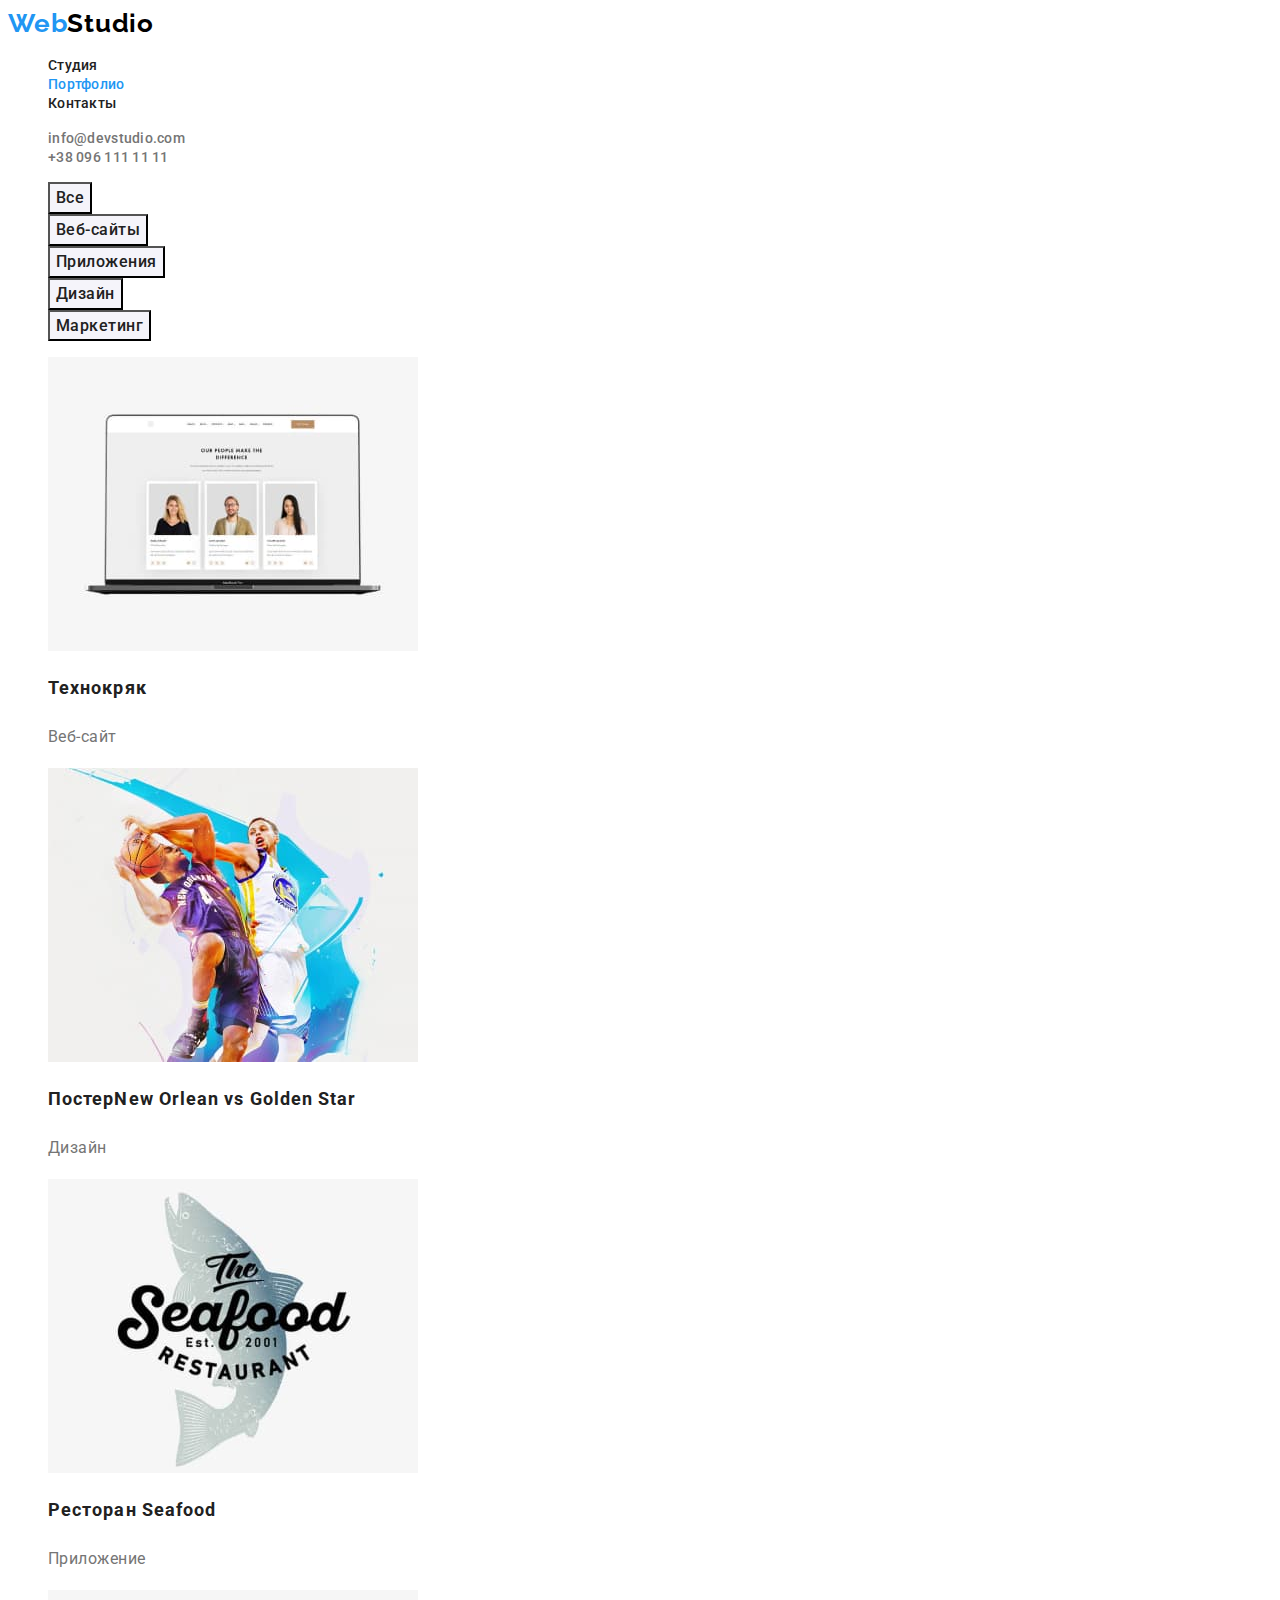
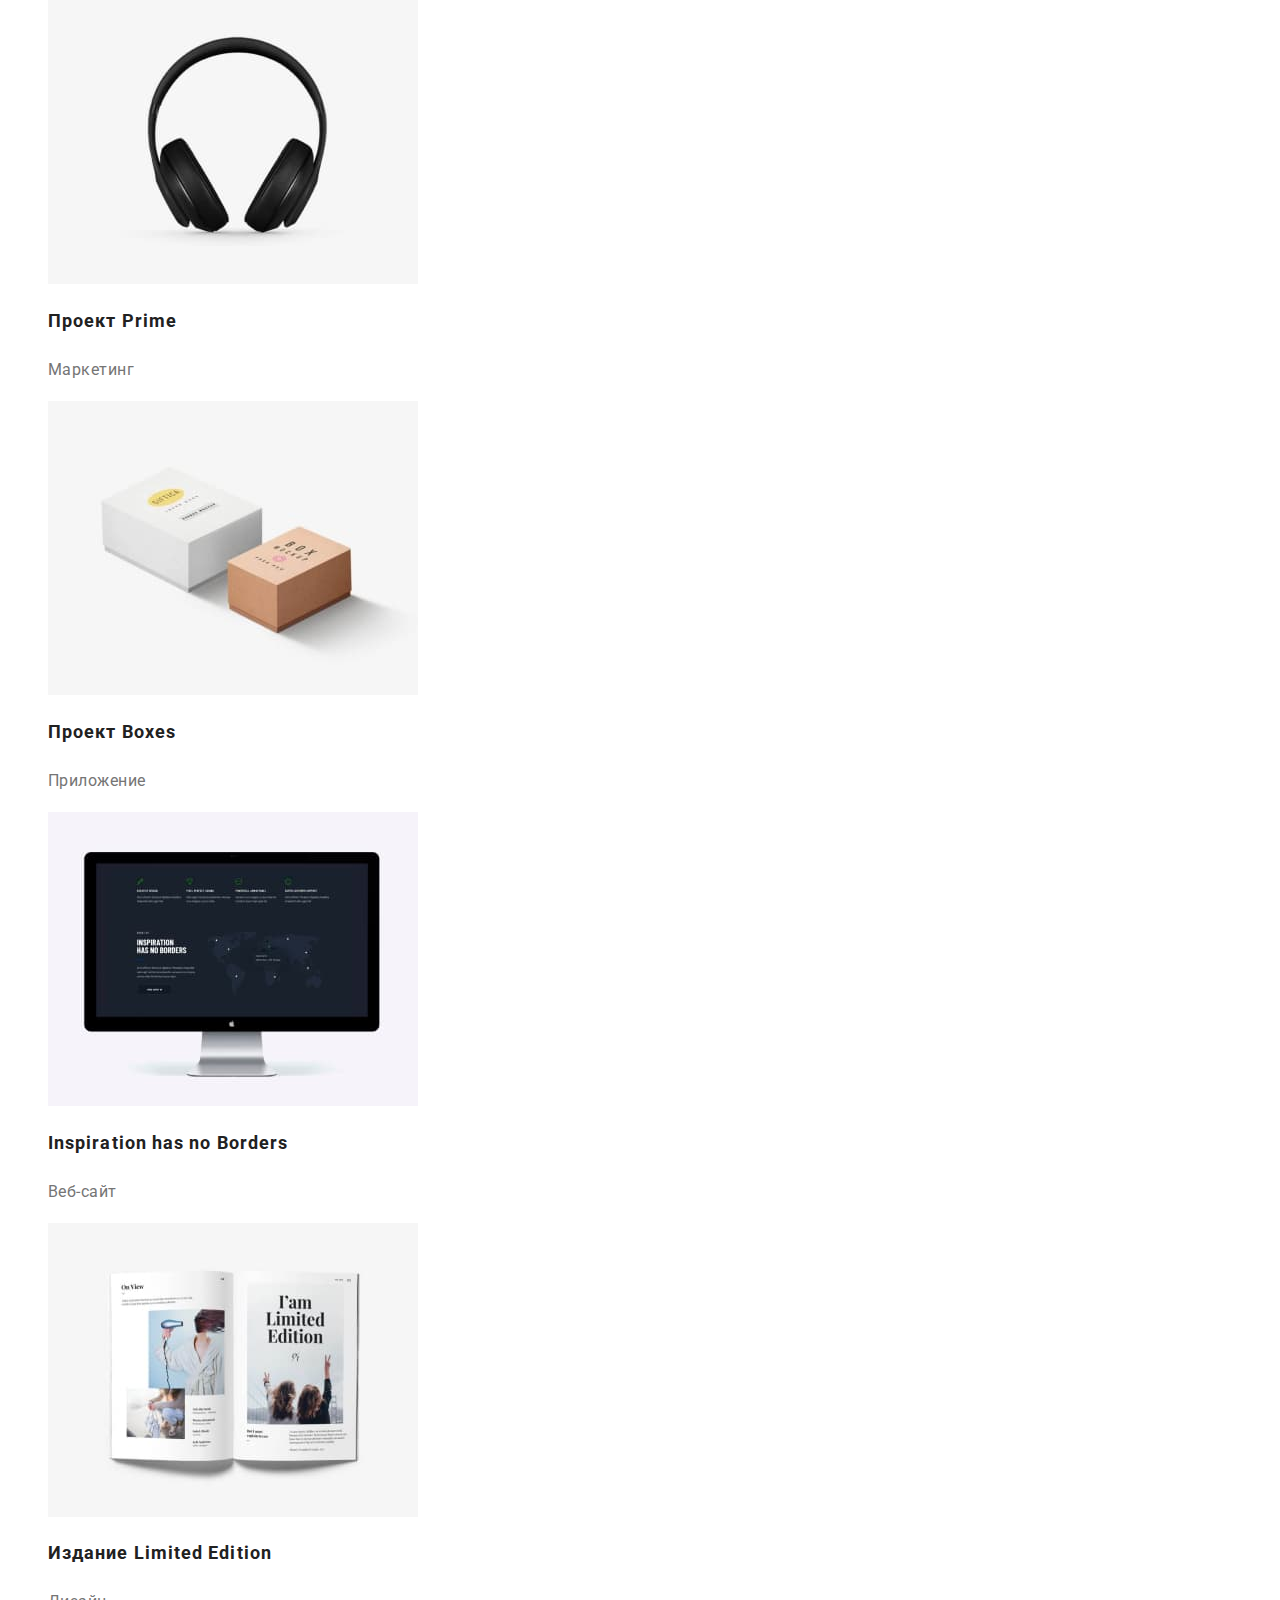
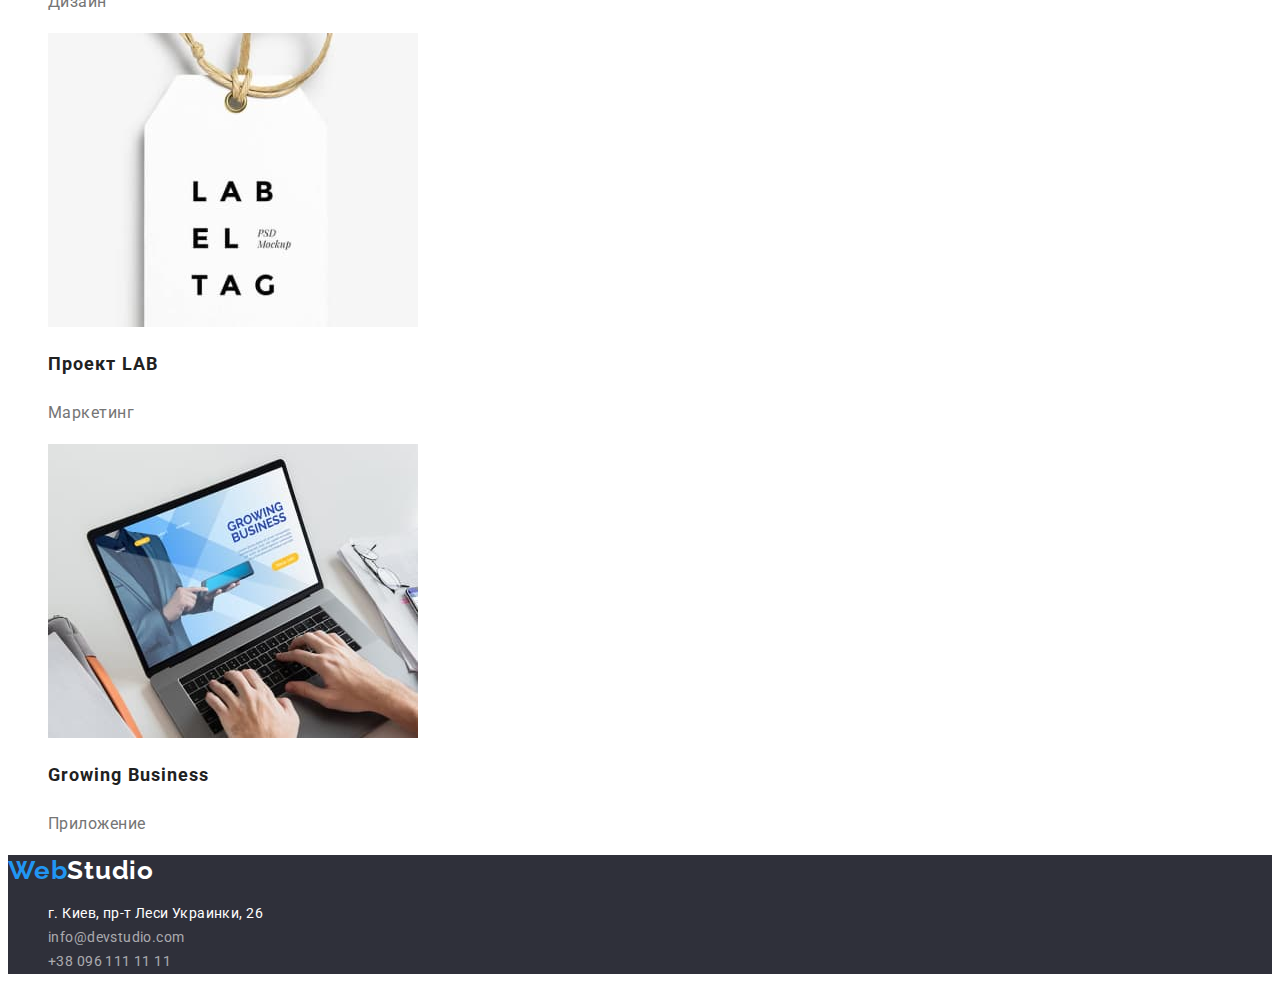
==== portfolio.html @ 25030ec6 "Додає файли з 2 дз" ====
<!DOCTYPE html>
<html lang="ru">

<head>
    <meta charset="UTF-8">
    <meta http-equiv="X-UA-Compatible" content="IE=edge">
    <meta name="viewport" content="width=device-width, initial-scale=1.0">
    <title>Студия</title>
    <link rel="preconnect" href="https://fonts.googleapis.com">
    <link rel="preconnect" href="https://fonts.gstatic.com" crossorigin>
    <link href="https://fonts.googleapis.com/css2?family=Raleway:wght@700&family=Roboto:wght@400;500;700;900&display=swap"
        rel="stylesheet">
    <link rel="stylesheet" href="./css/styles.css">
</head>

<body>
    <header>
        <nav>
            <a href="./index.html" class="logo link" lang="en"><span class="tiny-logo">Web</span>Studio</a>
        
            <ul class="site-nav list">
                <li><a href="./index.html" class="site-nav-link link ">Студия</a></li>
                <li><a href="./portfolio.html" class="site-nav-link link current">Портфолио</a></li>
                <li><a href="" class="site-nav-link link">Контакты</a></li>
            </ul>
        </nav>
        
        <ul class="contact-nav list">
            <li><a href="mailto:info@devstudio.com" class="contact-nav-link link">info@devstudio.com</a></li>
            <li><a href="tel:+380961111111" class="contact-nav-link link">+38 096 111 11 11</a></li>
        </ul>
    </header>

    <main>
        <section>
            <h1 hidden>Примеры работ</h1>
            <ul class="list">
                <li><button type="button" class="btn">Все</button></li>
                <li><button type="button" class="btn">Веб-сайты</button></li>
                <li><button type="button" class="btn">Приложения</button></li>
                <li><button type="button" class="btn">Дизайн</button></li>
                <li><button type="button" class="btn">Маркетинг</button></li>
            </ul>
        
            <ul class="works list">
                <li>
                    <a href="" class="link">
                        <img src="./images/portfolio1.jpg" alt="Ноутбук с сайтом" width="370" height="294">
                        <h2 class="works-title">Технокряк</h2>
                        <p class="works-text">Веб-сайт</p>
                    </a>
                </li>
                <li>
                    <a href="" class="link">
                        <img src="./images/portfolio2.jpg" alt="Два баскетболиста" width="370" height="294">
                        <h2 class="works-title">Постер<span lang="en">New Orlean vs Golden Star</span></h2>
                        <p class="works-text">Дизайн</p>
                    </a>
                </li>
                <li>
                    <a href="" class="link">
                        <img src="./images/portfolio3.jpg" alt="Рыба с логотипом ресторана" width="370" height="294">
                        <h2 class="works-title">Ресторан <span lang="en">Seafood</span></h2>
                        <p class="works-text">Приложение</p>
                    </a>
                </li>
                <li>
                    <a href="" class="link">
                        <img src="./images/portfolio4.jpg" alt="Наушники" width="370" height="294">
                        <h2 class="works-title">Проект <span lang="en">Prime</span></h2>
                        <p class="works-text">Маркетинг</p>
                    </a>
                </li>
                <li>
                    <a href="" class="link">
                        <img src="./images/portfolio5.jpg" alt="Две картонные коробки" width="370" height="294">
                        <h2 class="works-title">Проект <span lang="en">Boxes</span></h2>
                        <p class="works-text">Приложение</p>
                    </a>
                </li>
                <li>
                    <a href="" class="link">
                        <img src="./images/portfolio6.jpg" alt="Монитор компьютера с сайтом" width="370" height="294">
                        <h2 class="works-title" lang="en">Inspiration has no Borders</h2>
                        <p class="works-text">Веб-сайт</p>
                    </a>
                </li>
                <li>
                    <a href="" class="link">
                        <img src="./images/portfolio7.jpg" alt="Книга" width="370" height="294">
                        <h2 class="works-title">Издание <span lang="en">Limited Edition</span></h2>
                        <p class="works-text">Дизайн</p>
                    </a>
                </li>
                <li>
                    <a href="" class="link">
                        <img src="./images/portfolio8.jpg" alt="Этикетка" width="370" height="294">
                        <h2 class="works-title">Проект <span lang="en">LAB</span></h2>
                        <p class="works-text">Маркетинг</p>
                    </a>
                </li>
                <li>
                    <a href="" class="link">
                        <img src="./images/portfolio9.jpg" alt="Ноутбук" width="370" height="294">
                        <h2 class="works-title" lang="en">Growing Business</h2>
                        <p class="works-text">Приложение</p>
                    </a>
                </li>
            </ul>
        </section>
    </main>

    <footer class="footer">
        <a href="./index.html" class="logo link" lang="en"><span class="tiny-logo">Web</span>Studio</a>
    
        <address>
            <ul class="list">
                <li><a href="https://goo.gl/maps/iaiCjKWvDubepMD48" class="footer-address link" target="_blank"
                        rel="noopener noreferrer">г. Киев, пр-т Леси Украинки, 26</a></li>
                <li><a href="mailto:info@devstudio.com" class="footer-contact link">info@devstudio.com</a></li>
                <li><a href="tel:+380961111111" class="footer-contact link">+38 096 111 11 11</a></li>
            </ul>
        </address>
    </footer>
</body>

</html>
---- css/styles.css ----
:root {
  --primary-text-color: #757575;
  --title-text-color: #212121;
  --white-text-color: #ffffff;
  --accent-color: #2196f3;
  --logo-color: #000000;
  --footer-text-color: rgba(255, 255, 255, 0.6);
  --primary-background-color: #f5f4fa;
  --secondary-background-color: #2f303a;
  --button-hover-color: #188ce8;
}

body {
  background-color: var(--white-text-color);
  color: var(--primary-text-color);
  font-family: 'Roboto', sans-serif;
}

.link {
  text-decoration: none;
}

/* шапка сайту */

.logo {
  color: var(--logo-color);
  font-family: 'Raleway', sans-serif;
  font-weight: 700;
  font-size: 26px;
  line-height: 1.19;
  letter-spacing: 0.03em;
}

.tiny-logo {
  color: var(--accent-color);
}

.list {
  list-style: none;
}

.site-nav-link {
  color: var(--title-text-color);
  font-weight: 500;
  font-size: 14px;
  line-height: 1.14;
  letter-spacing: 0.02em;
}

.contact-nav-link {
  color: var(--primary-text-color);
  font-weight: 500;
  font-size: 14px;
  line-height: 1.14;
  letter-spacing: 0.02em;
}

.site-nav-link:hover,
.site-nav-link:focus,
.contact-nav-link:hover,
.contact-nav-link:focus,
.site-nav-link.current {
  color: var(--accent-color);
}

/* hero */

.hero {
  background-color: var(--secondary-background-color);
}

.hero-title {
  color: var(--white-text-color);
  font-weight: 900;
  font-size: 44px;
  line-height: 1.36;
  text-align: center;
  letter-spacing: 0.06em;
  text-transform: uppercase;
}

.button {
  color: var(--white-text-color);
  background-color: var(--accent-color);
  font-family: inherit;
  font-weight: 700;
  font-size: 16px;
  line-height: 1.87;
  display: flex;
  align-items: center;
  text-align: center;
  letter-spacing: 0.06em;
  cursor: pointer;
}

.button:hover,
.button:focus {
  background-color: var(--button-hover-color);
}

/* section */

.section-title {
  color: var(--title-text-color);
  font-weight: 700;
  font-size: 36px;
  line-height: 1.17;
  text-align: center;
  letter-spacing: 0.03em;
}

/* peculiarities */

.peculiarities-title {
  color: var(--title-text-color);
  font-weight: 700;
  font-size: 14px;
  line-height: 1.14;
  letter-spacing: 0.03em;
  text-transform: uppercase;
}

.peculiarities-text {
  font-size: 14px;
  line-height: 1.71;
  letter-spacing: 0.03em;
}

/* our team */

.section-team {
  background-color: var(--primary-background-color);
}

.team-item {
  background-color: var(--white-text-color);
}

.team-title {
  color: var(--title-text-color);
  font-weight: 500;
  font-size: 16px;
  line-height: 1.19;
  text-align: center;
  letter-spacing: 0.03em;
}

.team-desc {
  font-size: 16px;
  line-height: 1.19;
  text-align: center;
  letter-spacing: 0.03em;
}

/* footer */

.footer {
  background-color: var(--secondary-background-color);
}

.footer .logo {
  color: var(--white-text-color);
}

.footer-address {
  color: var(--white-text-color);
  font-style: normal;
  font-weight: 400;
  font-size: 14px;
  line-height: 1.71;
  letter-spacing: 0.03em;
}

.footer-contact {
  color: var(--footer-text-color);
  font-style: normal;
  font-weight: 400;
  font-size: 14px;
  line-height: 1.71;
  letter-spacing: 0.03em;
}

.footer-address:hover,
.footer-address:focus,
.footer-contact:hover,
.footer-contact:focus {
  color: var(--accent-color);
}

/* portfolio */

.btn {
  color: var(--title-text-color);
  background-color: var(--primary-background-color);
  font-family: inherit;
  font-weight: 500;
  font-size: 16px;
  line-height: 1.62;
  text-align: center;
  letter-spacing: 0.03em;
  cursor: pointer;
}

.btn:hover,
.btn:focus {
  color: var(--white-text-color);
  background-color: var(--accent-color);
}

.works-title {
  color: var(--title-text-color);
  font-weight: 700;
  font-size: 18px;
  line-height: 2;
  letter-spacing: 0.06em;
}

.works-text {
  color: var(--primary-text-color);
  font-size: 16px;
  line-height: 1.87;
  letter-spacing: 0.03em;
}
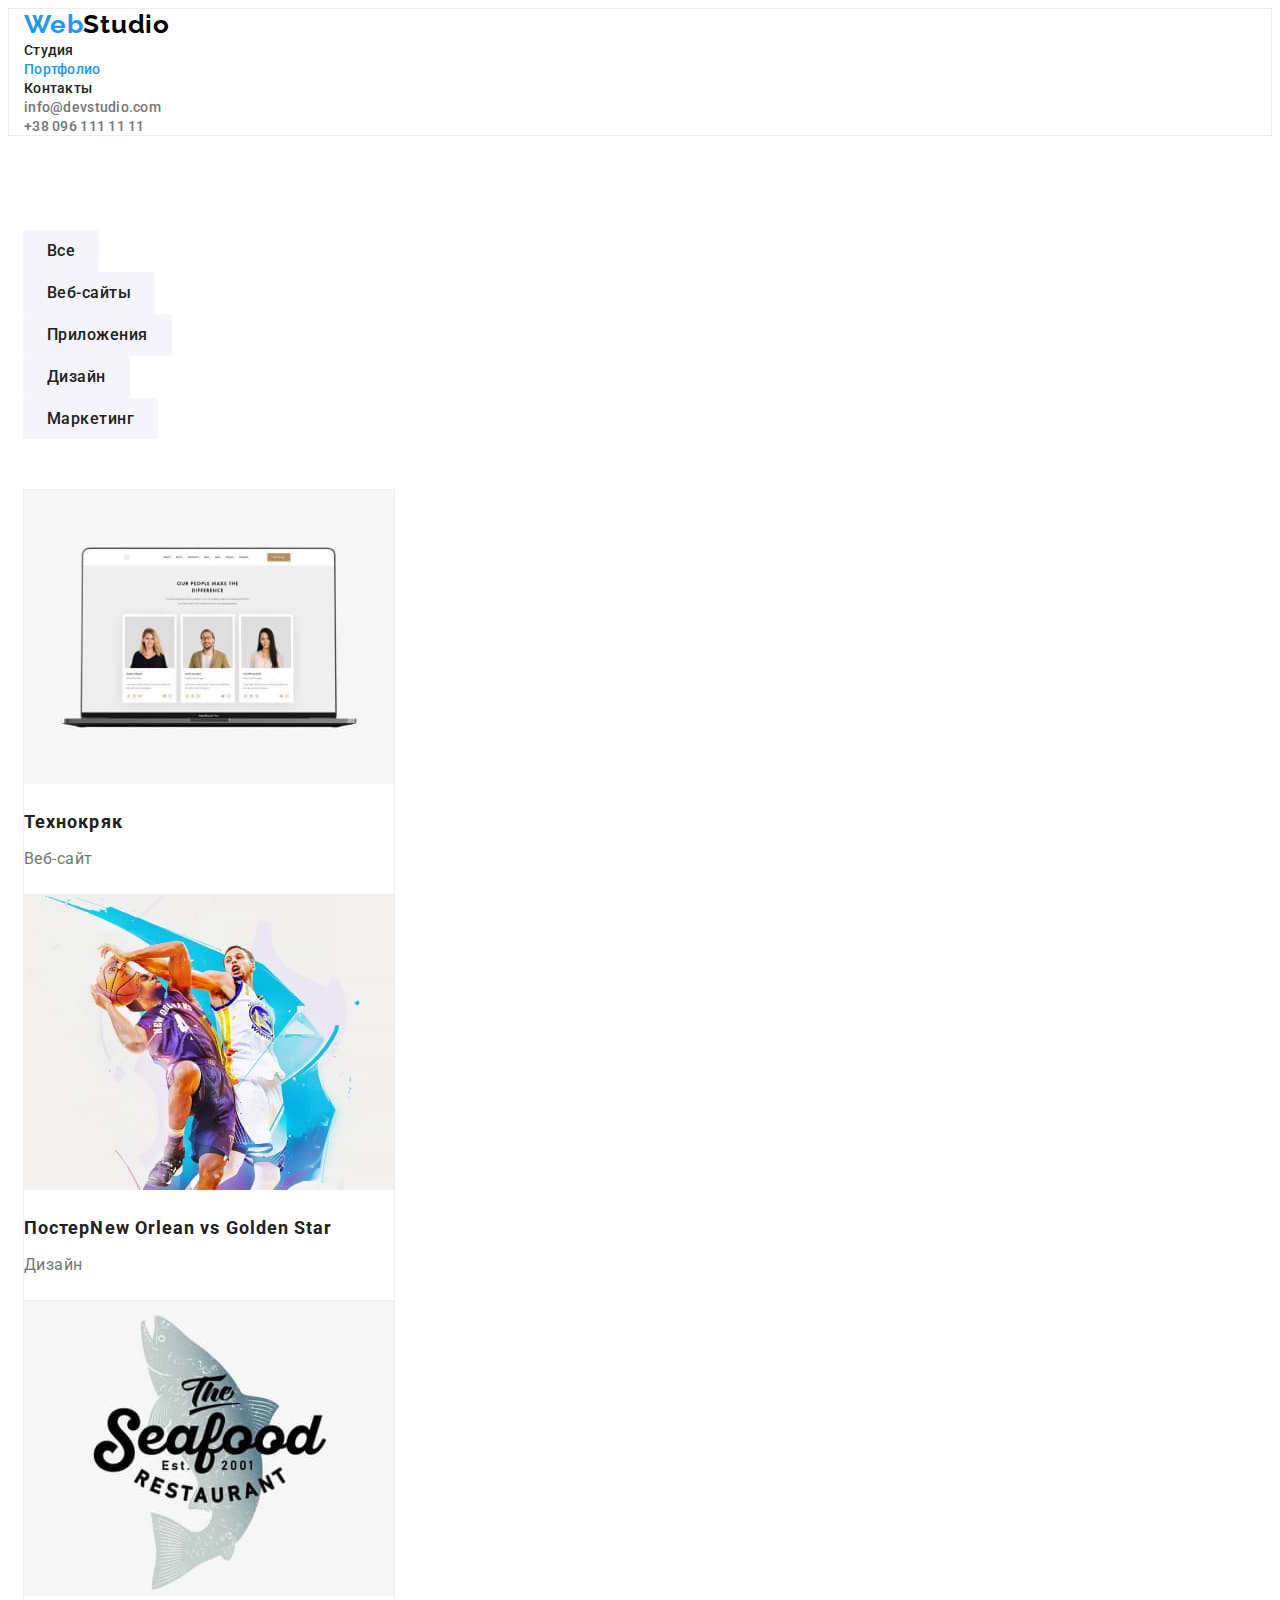
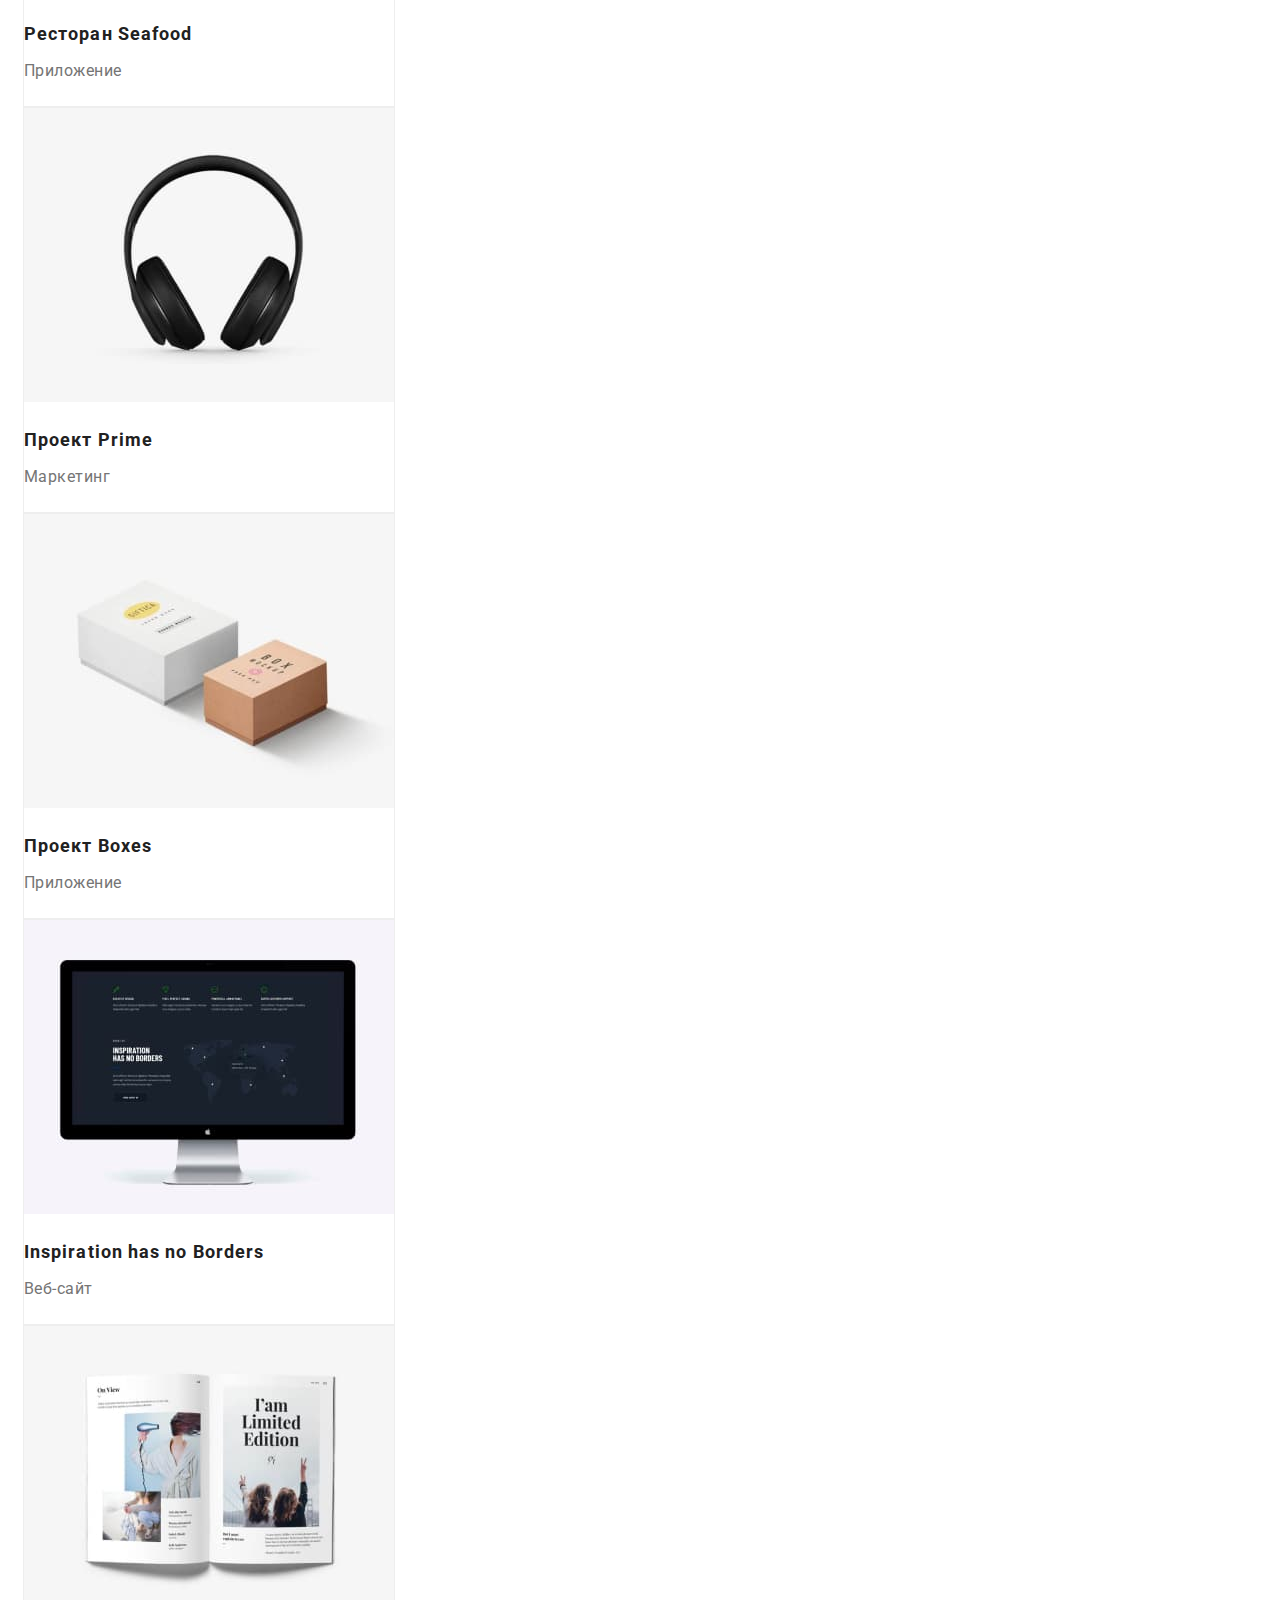
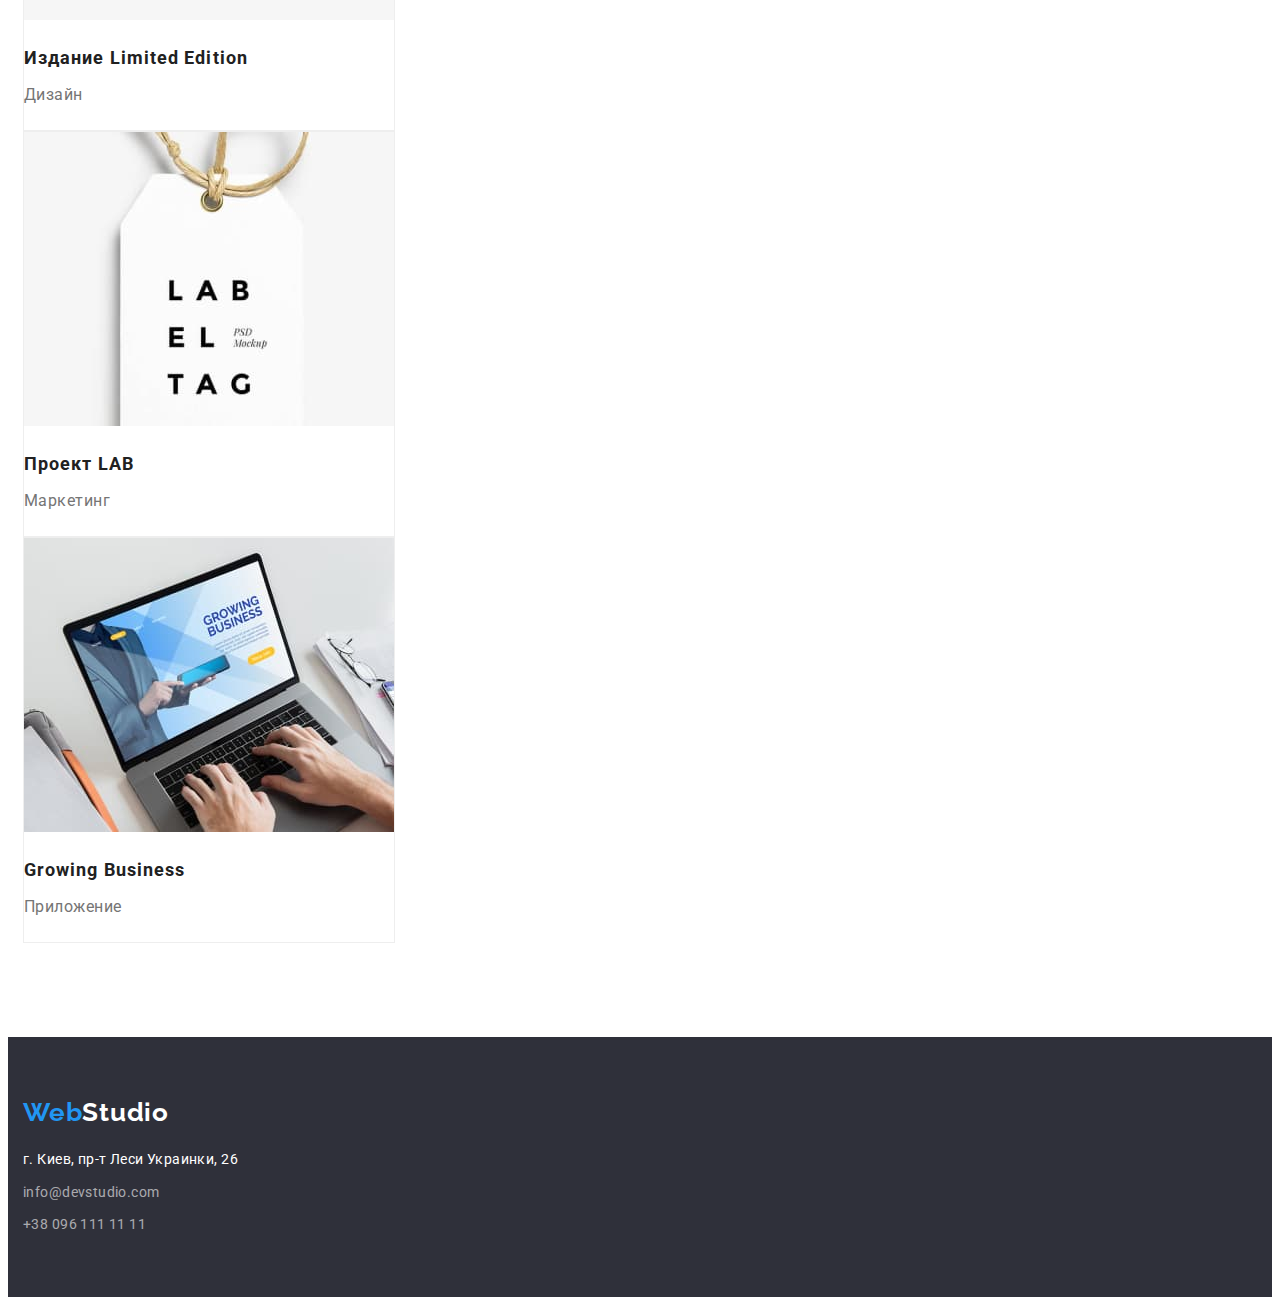
==== commit 31fe51b6: "Додає margin та padding" ====
--- a/portfolio.html
+++ b/portfolio.html
@@ -10,117 +10,126 @@
     <link rel="preconnect" href="https://fonts.gstatic.com" crossorigin>
     <link href="https://fonts.googleapis.com/css2?family=Raleway:wght@700&family=Roboto:wght@400;500;700;900&display=swap"
         rel="stylesheet">
+    <link rel="stylesheet" href="https://cdnjs.cloudflare.com/ajax/libs/modern-normalize/1.1.0/modern-normalize.min.css"
+        integrity="sha512-wpPYUAdjBVSE4KJnH1VR1HeZfpl1ub8YT/NKx4PuQ5NmX2tKuGu6U/JRp5y+Y8XG2tV+wKQpNHVUX03MfMFn9Q=="
+        crossorigin="anonymous" referrerpolicy="no-referrer" />
     <link rel="stylesheet" href="./css/styles.css">
 </head>
 
 <body>
-    <header>
-        <nav>
-            <a href="./index.html" class="logo link" lang="en"><span class="tiny-logo">Web</span>Studio</a>
-        
-            <ul class="site-nav list">
-                <li><a href="./index.html" class="site-nav-link link ">Студия</a></li>
-                <li><a href="./portfolio.html" class="site-nav-link link current">Портфолио</a></li>
-                <li><a href="" class="site-nav-link link">Контакты</a></li>
+    <header class="header">
+        <div class="container">
+            <nav>
+                <a href="./index.html" class="logo link" lang="en"><span class="tiny-logo">Web</span>Studio</a>
+            
+                <ul class="site-nav list">
+                    <li><a href="./index.html" class="site-nav-link link ">Студия</a></li>
+                    <li><a href="./portfolio.html" class="site-nav-link link current">Портфолио</a></li>
+                    <li><a href="" class="site-nav-link link">Контакты</a></li>
+                </ul>
+            </nav>
+            
+            <ul class="contact-nav list">
+                <li><a href="mailto:info@devstudio.com" class="contact-nav-link link">info@devstudio.com</a></li>
+                <li><a href="tel:+380961111111" class="contact-nav-link link">+38 096 111 11 11</a></li>
             </ul>
-        </nav>
-        
-        <ul class="contact-nav list">
-            <li><a href="mailto:info@devstudio.com" class="contact-nav-link link">info@devstudio.com</a></li>
-            <li><a href="tel:+380961111111" class="contact-nav-link link">+38 096 111 11 11</a></li>
-        </ul>
+        </div>
     </header>
 
     <main>
-        <section>
-            <h1 hidden>Примеры работ</h1>
-            <ul class="list">
-                <li><button type="button" class="btn">Все</button></li>
-                <li><button type="button" class="btn">Веб-сайты</button></li>
-                <li><button type="button" class="btn">Приложения</button></li>
-                <li><button type="button" class="btn">Дизайн</button></li>
-                <li><button type="button" class="btn">Маркетинг</button></li>
-            </ul>
-        
-            <ul class="works list">
-                <li>
-                    <a href="" class="link">
-                        <img src="./images/portfolio1.jpg" alt="Ноутбук с сайтом" width="370" height="294">
-                        <h2 class="works-title">Технокряк</h2>
-                        <p class="works-text">Веб-сайт</p>
-                    </a>
-                </li>
-                <li>
-                    <a href="" class="link">
-                        <img src="./images/portfolio2.jpg" alt="Два баскетболиста" width="370" height="294">
-                        <h2 class="works-title">Постер<span lang="en">New Orlean vs Golden Star</span></h2>
-                        <p class="works-text">Дизайн</p>
-                    </a>
-                </li>
-                <li>
-                    <a href="" class="link">
-                        <img src="./images/portfolio3.jpg" alt="Рыба с логотипом ресторана" width="370" height="294">
-                        <h2 class="works-title">Ресторан <span lang="en">Seafood</span></h2>
-                        <p class="works-text">Приложение</p>
-                    </a>
-                </li>
-                <li>
-                    <a href="" class="link">
-                        <img src="./images/portfolio4.jpg" alt="Наушники" width="370" height="294">
-                        <h2 class="works-title">Проект <span lang="en">Prime</span></h2>
-                        <p class="works-text">Маркетинг</p>
-                    </a>
-                </li>
-                <li>
-                    <a href="" class="link">
-                        <img src="./images/portfolio5.jpg" alt="Две картонные коробки" width="370" height="294">
-                        <h2 class="works-title">Проект <span lang="en">Boxes</span></h2>
-                        <p class="works-text">Приложение</p>
-                    </a>
-                </li>
-                <li>
-                    <a href="" class="link">
-                        <img src="./images/portfolio6.jpg" alt="Монитор компьютера с сайтом" width="370" height="294">
-                        <h2 class="works-title" lang="en">Inspiration has no Borders</h2>
-                        <p class="works-text">Веб-сайт</p>
-                    </a>
-                </li>
-                <li>
-                    <a href="" class="link">
-                        <img src="./images/portfolio7.jpg" alt="Книга" width="370" height="294">
-                        <h2 class="works-title">Издание <span lang="en">Limited Edition</span></h2>
-                        <p class="works-text">Дизайн</p>
-                    </a>
-                </li>
-                <li>
-                    <a href="" class="link">
-                        <img src="./images/portfolio8.jpg" alt="Этикетка" width="370" height="294">
-                        <h2 class="works-title">Проект <span lang="en">LAB</span></h2>
-                        <p class="works-text">Маркетинг</p>
-                    </a>
-                </li>
-                <li>
-                    <a href="" class="link">
-                        <img src="./images/portfolio9.jpg" alt="Ноутбук" width="370" height="294">
-                        <h2 class="works-title" lang="en">Growing Business</h2>
-                        <p class="works-text">Приложение</p>
-                    </a>
-                </li>
-            </ul>
+        <section class="section">
+            <div class="container">
+                <h1 class="visually-hidden">Примеры работ</h1>
+                <ul class="list">
+                    <li><button type="button" class="btn">Все</button></li>
+                    <li><button type="button" class="btn">Веб-сайты</button></li>
+                    <li><button type="button" class="btn">Приложения</button></li>
+                    <li><button type="button" class="btn">Дизайн</button></li>
+                    <li><button type="button" class="btn">Маркетинг</button></li>
+                </ul>
+                
+                <ul class="works list">
+                    <li class="works-item">
+                        <a href="" class="link">
+                            <img src="./images/portfolio1.jpg" alt="Ноутбук с сайтом" width="370" height="294">
+                            <h2 class="works-title">Технокряк</h2>
+                            <p class="works-text">Веб-сайт</p>
+                        </a>
+                    </li>
+                    <li class="works-item">
+                        <a href="" class="link">
+                            <img src="./images/portfolio2.jpg" alt="Два баскетболиста" width="370" height="294">
+                            <h2 class="works-title">Постер<span lang="en">New Orlean vs Golden Star</span></h2>
+                            <p class="works-text">Дизайн</p>
+                        </a>
+                    </li>
+                    <li class="works-item">
+                        <a href="" class="link">
+                            <img src="./images/portfolio3.jpg" alt="Рыба с логотипом ресторана" width="370" height="294">
+                            <h2 class="works-title">Ресторан <span lang="en">Seafood</span></h2>
+                            <p class="works-text">Приложение</p>
+                        </a>
+                    </li>
+                    <li class="works-item">
+                        <a href="" class="link">
+                            <img src="./images/portfolio4.jpg" alt="Наушники" width="370" height="294">
+                            <h2 class="works-title">Проект <span lang="en">Prime</span></h2>
+                            <p class="works-text">Маркетинг</p>
+                        </a>
+                    </li>
+                    <li class="works-item">
+                        <a href="" class="link">
+                            <img src="./images/portfolio5.jpg" alt="Две картонные коробки" width="370" height="294">
+                            <h2 class="works-title">Проект <span lang="en">Boxes</span></h2>
+                            <p class="works-text">Приложение</p>
+                        </a>
+                    </li>
+                    <li class="works-item">
+                        <a href="" class="link">
+                            <img src="./images/portfolio6.jpg" alt="Монитор компьютера с сайтом" width="370" height="294">
+                            <h2 class="works-title" lang="en">Inspiration has no Borders</h2>
+                            <p class="works-text">Веб-сайт</p>
+                        </a>
+                    </li>
+                    <li class="works-item">
+                        <a href="" class="link">
+                            <img src="./images/portfolio7.jpg" alt="Книга" width="370" height="294">
+                            <h2 class="works-title">Издание <span lang="en">Limited Edition</span></h2>
+                            <p class="works-text">Дизайн</p>
+                        </a>
+                    </li>
+                    <li class="works-item">
+                        <a href="" class="link">
+                            <img src="./images/portfolio8.jpg" alt="Этикетка" width="370" height="294">
+                            <h2 class="works-title">Проект <span lang="en">LAB</span></h2>
+                            <p class="works-text">Маркетинг</p>
+                        </a>
+                    </li>
+                    <li class="works-item">
+                        <a href="" class="link">
+                            <img src="./images/portfolio9.jpg" alt="Ноутбук" width="370" height="294">
+                            <h2 class="works-title" lang="en">Growing Business</h2>
+                            <p class="works-text">Приложение</p>
+                        </a>
+                    </li>
+                </ul>
+            </div>
         </section>
     </main>
 
     <footer class="footer">
-        <a href="./index.html" class="logo link" lang="en"><span class="tiny-logo">Web</span>Studio</a>
+        <div class="container">
+            <a href="./index.html" class="footer-logo logo link" lang="en"><span class="tiny-logo">Web</span>Studio</a>
     
-        <address>
-            <ul class="list">
-                <li><a href="https://goo.gl/maps/iaiCjKWvDubepMD48" class="footer-address link" target="_blank"
-                        rel="noopener noreferrer">г. Киев, пр-т Леси Украинки, 26</a></li>
-                <li><a href="mailto:info@devstudio.com" class="footer-contact link">info@devstudio.com</a></li>
-                <li><a href="tel:+380961111111" class="footer-contact link">+38 096 111 11 11</a></li>
-            </ul>
-        </address>
+            <address>
+                <ul class="list">
+                    <li><a href="https://goo.gl/maps/iaiCjKWvDubepMD48" class="footer-address link" target="_blank"
+                            rel="noopener noreferrer">г. Киев, пр-т Леси Украинки, 26</a></li>
+                    <li><a href="mailto:info@devstudio.com" class="footer-contact link">info@devstudio.com</a></li>
+                    <li><a href="tel:+380961111111" class="footer-contact link">+38 096 111 11 11</a></li>
+                </ul>
+            </address>
+        </div>
     </footer>
 </body>
 
--- a/css/styles.css
+++ b/css/styles.css
@@ -8,6 +8,8 @@
   --primary-background-color: #f5f4fa;
   --secondary-background-color: #2f303a;
   --button-hover-color: #188ce8;
+  --header-border-color: #ececec;
+  --works-item-border-color: #eeeeee;
 }
 
 body {
@@ -16,6 +18,42 @@
   font-family: 'Roboto', sans-serif;
 }
 
+ul {
+  padding-left: 0;
+}
+
+p {
+  margin-top: 0;
+  margin-bottom: 0;
+}
+
+img {
+  display: block;
+}
+
+.header {
+  border: 1px solid var(--header-border-color);
+}
+
+.container {
+  width: 1200px;
+  padding-left: 15px;
+  padding-right: 15px;
+}
+
+.visually-hidden {
+  position: absolute;
+  white-space: nowrap;
+  width: 1px;
+  height: 1px;
+  overflow: hidden;
+  border: 0;
+  padding: 0;
+  clip: rect(0 0 0 0);
+  clip-path: inset(50%);
+  margin: -1px;
+}
+
 .link {
   text-decoration: none;
 }
@@ -37,6 +75,8 @@
 
 .list {
   list-style: none;
+  margin-top: 0;
+  margin-bottom: 0;
 }
 
 .site-nav-link {
@@ -70,6 +110,8 @@
 }
 
 .hero-title {
+  margin-top: 0;
+  margin-bottom: 30px;
   color: var(--white-text-color);
   font-weight: 900;
   font-size: 44px;
@@ -80,6 +122,8 @@
 }
 
 .button {
+  min-width: 200px;
+  padding: 10px 32px;
   color: var(--white-text-color);
   background-color: var(--accent-color);
   font-family: inherit;
@@ -91,6 +135,9 @@
   text-align: center;
   letter-spacing: 0.06em;
   cursor: pointer;
+  box-shadow: 0px 4px 4px rgba(0, 0, 0, 0.15);
+  border-radius: 4px;
+  border-color: transparent;
 }
 
 .button:hover,
@@ -101,6 +148,8 @@
 /* section */
 
 .section-title {
+  margin-top: 0;
+  margin-bottom: 50px;
   color: var(--title-text-color);
   font-weight: 700;
   font-size: 36px;
@@ -111,7 +160,14 @@
 
 /* peculiarities */
 
+.section {
+  padding-top: 94px;
+  padding-bottom: 94px;
+}
+
 .peculiarities-title {
+  margin-top: 0;
+  margin-bottom: 10px;
   color: var(--title-text-color);
   font-weight: 700;
   font-size: 14px;
@@ -124,6 +180,12 @@
   font-size: 14px;
   line-height: 1.71;
   letter-spacing: 0.03em;
+}
+
+/* activity */
+
+.section-activity {
+  padding-bottom: 94px;
 }
 
 /* our team */
@@ -134,9 +196,16 @@
 
 .team-item {
   background-color: var(--white-text-color);
+  padding-bottom: 30px;
+  box-shadow: 0px 1px 3px rgba(0, 0, 0, 0.12), 0px 1px 1px rgba(0, 0, 0, 0.14),
+    0px 2px 1px rgba(0, 0, 0, 0.2);
+  border-radius: 0px 0px 4px 4px;
+  width: 270px;
 }
 
 .team-title {
+  margin-top: 30px;
+  margin-bottom: 10px;
   color: var(--title-text-color);
   font-weight: 500;
   font-size: 16px;
@@ -156,10 +225,14 @@
 
 .footer {
   background-color: var(--secondary-background-color);
-}
-
-.footer .logo {
-  color: var(--white-text-color);
+  padding-top: 60px;
+  padding-bottom: 60px;
+}
+
+.footer-logo {
+  display: inline-block;
+  color: var(--white-text-color);
+  margin-bottom: 20px;
 }
 
 .footer-address {
@@ -172,6 +245,8 @@
 }
 
 .footer-contact {
+  display: inline-block;
+  margin-top: 9px;
   color: var(--footer-text-color);
   font-style: normal;
   font-weight: 400;
@@ -190,6 +265,7 @@
 /* portfolio */
 
 .btn {
+  padding: 6px 22px;
   color: var(--title-text-color);
   background-color: var(--primary-background-color);
   font-family: inherit;
@@ -199,6 +275,8 @@
   text-align: center;
   letter-spacing: 0.03em;
   cursor: pointer;
+  border-radius: 4px;
+  border-color: transparent;
 }
 
 .btn:hover,
@@ -207,7 +285,19 @@
   background-color: var(--accent-color);
 }
 
+.works {
+  margin-top: 50px;
+}
+
+.works-item {
+  padding-bottom: 20px;
+  border: 1px solid var(--works-item-border-color);
+  width: 370px;
+}
+
 .works-title {
+  margin-top: 20px;
+  margin-bottom: 4px;
   color: var(--title-text-color);
   font-weight: 700;
   font-size: 18px;
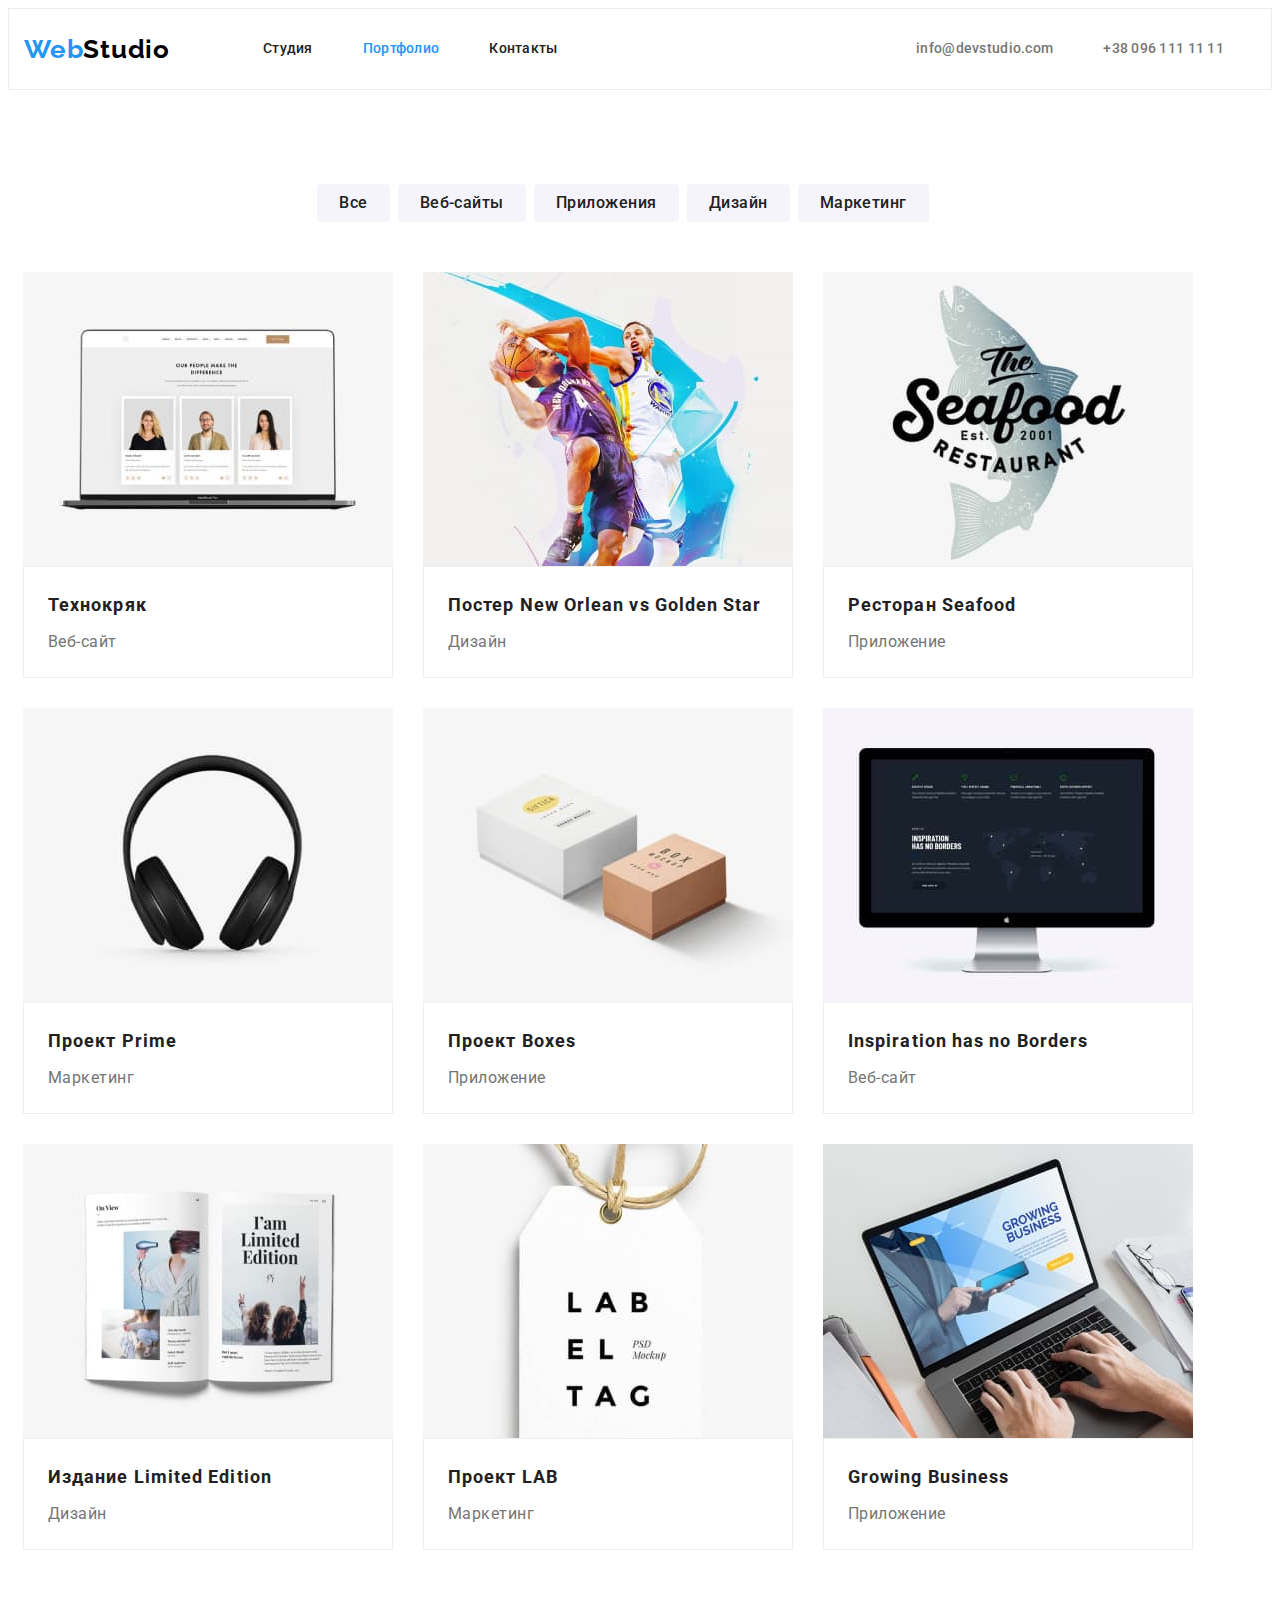
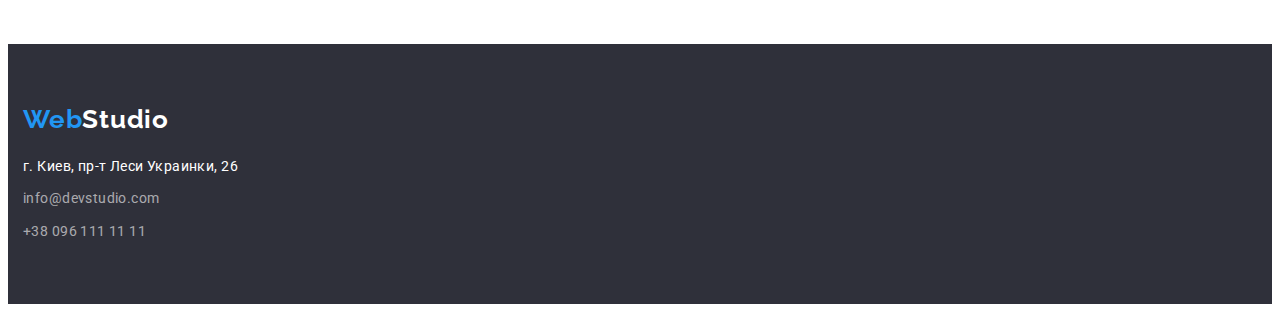
==== commit 379e314e: "Позиціонує контент сторінок "Студия" і "Портфолио"" ====
--- a/portfolio.html
+++ b/portfolio.html
@@ -18,20 +18,22 @@
 
 <body>
     <header class="header">
-        <div class="container">
-            <nav>
+        <div class="container header-row">
+            <nav class="main-nav">
                 <a href="./index.html" class="logo link" lang="en"><span class="tiny-logo">Web</span>Studio</a>
-            
+        
                 <ul class="site-nav list">
-                    <li><a href="./index.html" class="site-nav-link link ">Студия</a></li>
-                    <li><a href="./portfolio.html" class="site-nav-link link current">Портфолио</a></li>
-                    <li><a href="" class="site-nav-link link">Контакты</a></li>
+                    <li class="site-nav-item"><a href="./index.html" class="site-nav-link link">Студия</a></li>
+                    <li class="site-nav-item"><a href="./portfolio.html" class="site-nav-link link current">Портфолио</a></li>
+                    <li class="site-nav-item"><a href="" class="site-nav-link link">Контакты</a></li>
                 </ul>
             </nav>
-            
+        
             <ul class="contact-nav list">
-                <li><a href="mailto:info@devstudio.com" class="contact-nav-link link">info@devstudio.com</a></li>
-                <li><a href="tel:+380961111111" class="contact-nav-link link">+38 096 111 11 11</a></li>
+                <li class="contact-nav-item"><a href="mailto:info@devstudio.com"
+                        class="contact-nav-link link">info@devstudio.com</a></li>
+                <li class="contact-nav-item"><a href="tel:+380961111111" class="contact-nav-link link">+38 096 111 11 11</a>
+                </li>
             </ul>
         </div>
     </header>
@@ -40,76 +42,94 @@
         <section class="section">
             <div class="container">
                 <h1 class="visually-hidden">Примеры работ</h1>
-                <ul class="list">
-                    <li><button type="button" class="btn">Все</button></li>
-                    <li><button type="button" class="btn">Веб-сайты</button></li>
-                    <li><button type="button" class="btn">Приложения</button></li>
-                    <li><button type="button" class="btn">Дизайн</button></li>
-                    <li><button type="button" class="btn">Маркетинг</button></li>
+                <ul class="list filter-list">
+                    <li class="filter-item"><button type="button" class="btn">Все</button></li>
+                    <li class="filter-item"><button type="button" class="btn">Веб-сайты</button></li>
+                    <li class="filter-item"><button type="button" class="btn">Приложения</button></li>
+                    <li class="filter-item"><button type="button" class="btn">Дизайн</button></li>
+                    <li class="filter-item"><button type="button" class="btn">Маркетинг</button></li>
                 </ul>
                 
-                <ul class="works list">
+                <ul class="works works-list list">
                     <li class="works-item">
                         <a href="" class="link">
                             <img src="./images/portfolio1.jpg" alt="Ноутбук с сайтом" width="370" height="294">
-                            <h2 class="works-title">Технокряк</h2>
-                            <p class="works-text">Веб-сайт</p>
+                            <div class="works-item-desc">
+                                <h2 class="works-title">Технокряк</h2>
+                                <p class="works-text">Веб-сайт</p>
+                            </div>
                         </a>
                     </li>
                     <li class="works-item">
                         <a href="" class="link">
                             <img src="./images/portfolio2.jpg" alt="Два баскетболиста" width="370" height="294">
-                            <h2 class="works-title">Постер<span lang="en">New Orlean vs Golden Star</span></h2>
-                            <p class="works-text">Дизайн</p>
+                            <div class="works-item-desc">
+                                <h2 class="works-title">Постер <span lang="en">New Orlean vs Golden Star</span></h2>
+                                <p class="works-text">Дизайн</p>
+                            </div>
                         </a>
                     </li>
                     <li class="works-item">
                         <a href="" class="link">
                             <img src="./images/portfolio3.jpg" alt="Рыба с логотипом ресторана" width="370" height="294">
-                            <h2 class="works-title">Ресторан <span lang="en">Seafood</span></h2>
-                            <p class="works-text">Приложение</p>
+                            <div class="works-item-desc">
+                                <h2 class="works-title">Ресторан <span lang="en">Seafood</span></h2>
+                                <p class="works-text">Приложение</p>
+                            </div>
                         </a>
                     </li>
                     <li class="works-item">
                         <a href="" class="link">
                             <img src="./images/portfolio4.jpg" alt="Наушники" width="370" height="294">
-                            <h2 class="works-title">Проект <span lang="en">Prime</span></h2>
-                            <p class="works-text">Маркетинг</p>
+                            <div class="works-item-desc">
+                                <h2 class="works-title">Проект <span lang="en">Prime</span></h2>
+                                <p class="works-text">Маркетинг</p>
+                            </div>
                         </a>
                     </li>
                     <li class="works-item">
                         <a href="" class="link">
                             <img src="./images/portfolio5.jpg" alt="Две картонные коробки" width="370" height="294">
-                            <h2 class="works-title">Проект <span lang="en">Boxes</span></h2>
-                            <p class="works-text">Приложение</p>
+                            <div class="works-item-desc">
+                                <h2 class="works-title">Проект <span lang="en">Boxes</span></h2>
+                                <p class="works-text">Приложение</p>
+                            </div>
                         </a>
                     </li>
                     <li class="works-item">
                         <a href="" class="link">
                             <img src="./images/portfolio6.jpg" alt="Монитор компьютера с сайтом" width="370" height="294">
-                            <h2 class="works-title" lang="en">Inspiration has no Borders</h2>
-                            <p class="works-text">Веб-сайт</p>
+                            <div class="works-item-desc">
+                                <h2 class="works-title" lang="en">Inspiration has no Borders</h2>
+                                <p class="works-text">Веб-сайт</p>
+                            </div>
                         </a>
                     </li>
                     <li class="works-item">
                         <a href="" class="link">
                             <img src="./images/portfolio7.jpg" alt="Книга" width="370" height="294">
-                            <h2 class="works-title">Издание <span lang="en">Limited Edition</span></h2>
-                            <p class="works-text">Дизайн</p>
+                            <div class="works-item-desc">
+                                <h2 class="works-title">Издание <span lang="en">Limited Edition</span></h2>
+                                <p class="works-text">Дизайн</p>
+                            </div>
                         </a>
                     </li>
                     <li class="works-item">
                         <a href="" class="link">
                             <img src="./images/portfolio8.jpg" alt="Этикетка" width="370" height="294">
-                            <h2 class="works-title">Проект <span lang="en">LAB</span></h2>
-                            <p class="works-text">Маркетинг</p>
+                            <div class="works-item-desc">
+                                <h2 class="works-title">Проект <span lang="en">LAB</span></h2>
+                                <p class="works-text">Маркетинг</p>
+                            </div>
                         </a>
                     </li>
                     <li class="works-item">
                         <a href="" class="link">
                             <img src="./images/portfolio9.jpg" alt="Ноутбук" width="370" height="294">
-                            <h2 class="works-title" lang="en">Growing Business</h2>
-                            <p class="works-text">Приложение</p>
+                            <div class="works-item-desc">
+                                <h2 class="works-title" lang="en">Growing Business</h2>
+                                <p class="works-text">Приложение</p>
+                            </div>
                         </a>
                     </li>
                 </ul>
--- a/css/styles.css
+++ b/css/styles.css
@@ -31,10 +31,6 @@
   display: block;
 }
 
-.header {
-  border: 1px solid var(--header-border-color);
-}
-
 .container {
   width: 1200px;
   padding-left: 15px;
@@ -60,6 +56,16 @@
 
 /* шапка сайту */
 
+.header {
+  border: 1px solid var(--header-border-color);
+}
+
+.header-row,
+.main-nav {
+  display: flex;
+  align-items: center;
+}
+
 .logo {
   color: var(--logo-color);
   font-family: 'Raleway', sans-serif;
@@ -79,7 +85,19 @@
   margin-bottom: 0;
 }
 
+.site-nav {
+  display: flex;
+  margin-left: 93px;
+}
+
+.site-nav-item:not(:last-child) {
+  margin-right: 50px;
+}
+
 .site-nav-link {
+  display: block;
+  padding-top: 32px;
+  padding-bottom: 32px;
   color: var(--title-text-color);
   font-weight: 500;
   font-size: 14px;
@@ -87,7 +105,19 @@
   letter-spacing: 0.02em;
 }
 
+.contact-nav {
+  display: flex;
+  margin-left: auto;
+}
+
+.contact-nav-item:not(:last-child) {
+  margin-right: 50px;
+}
+
 .contact-nav-link {
+  display: block;
+  padding-top: 32px;
+  padding-bottom: 32px;
   color: var(--primary-text-color);
   font-weight: 500;
   font-size: 14px;
@@ -107,16 +137,22 @@
 
 .hero {
   background-color: var(--secondary-background-color);
+  text-align: center;
+  padding-top: 200px;
+  padding-bottom: 200px;
 }
 
 .hero-title {
   margin-top: 0;
   margin-bottom: 30px;
+  width: 696px;
+  margin-left: auto;
+  margin-right: auto;
+
   color: var(--white-text-color);
   font-weight: 900;
   font-size: 44px;
   line-height: 1.36;
-  text-align: center;
   letter-spacing: 0.06em;
   text-transform: uppercase;
 }
@@ -124,20 +160,18 @@
 .button {
   min-width: 200px;
   padding: 10px 32px;
+
   color: var(--white-text-color);
   background-color: var(--accent-color);
   font-family: inherit;
   font-weight: 700;
   font-size: 16px;
   line-height: 1.87;
-  display: flex;
-  align-items: center;
-  text-align: center;
   letter-spacing: 0.06em;
   cursor: pointer;
   box-shadow: 0px 4px 4px rgba(0, 0, 0, 0.15);
   border-radius: 4px;
-  border-color: transparent;
+  border-width: 0;
 }
 
 .button:hover,
@@ -158,13 +192,26 @@
   letter-spacing: 0.03em;
 }
 
-/* peculiarities */
-
 .section {
   padding-top: 94px;
   padding-bottom: 94px;
 }
 
+/* peculiarities */
+
+.peculiarities {
+  display: flex;
+}
+
+.peculiarities-item {
+  width: calc((100%-90px) / 4);
+  margin-right: 30px;
+}
+
+.peculiarities-item:nth-child(4n) {
+  margin-right: 0;
+}
+
 .peculiarities-title {
   margin-top: 0;
   margin-bottom: 10px;
@@ -186,6 +233,16 @@
 
 .section-activity {
   padding-bottom: 94px;
+}
+
+.activity-list,
+.team-list {
+  display: flex;
+}
+
+.activity-item:not(:last-child),
+.team-item:not(:last-child) {
+  margin-right: 30px;
 }
 
 /* our team */
@@ -264,6 +321,15 @@
 
 /* portfolio */
 
+.filter-list {
+  display: flex;
+  justify-content: center;
+}
+
+.filter-item:not(:last-child) {
+  margin-right: 8px;
+}
+
 .btn {
   padding: 6px 22px;
   color: var(--title-text-color);
@@ -272,11 +338,10 @@
   font-weight: 500;
   font-size: 16px;
   line-height: 1.62;
-  text-align: center;
   letter-spacing: 0.03em;
   cursor: pointer;
   border-radius: 4px;
-  border-color: transparent;
+  border-width: 0;
 }
 
 .btn:hover,
@@ -289,10 +354,27 @@
   margin-top: 50px;
 }
 
+.works-list {
+  display: flex;
+  flex-wrap: wrap;
+}
+
 .works-item {
+  width: 370px;
+}
+
+.works-item:not(:nth-child(3n)) {
+  margin-right: 30px;
+}
+
+.works-item:not(:nth-last-child(-n + 3)) {
+  margin-bottom: 30px;
+}
+
+.works-item-desc {
   padding-bottom: 20px;
+  padding-left: 24px;
   border: 1px solid var(--works-item-border-color);
-  width: 370px;
 }
 
 .works-title {
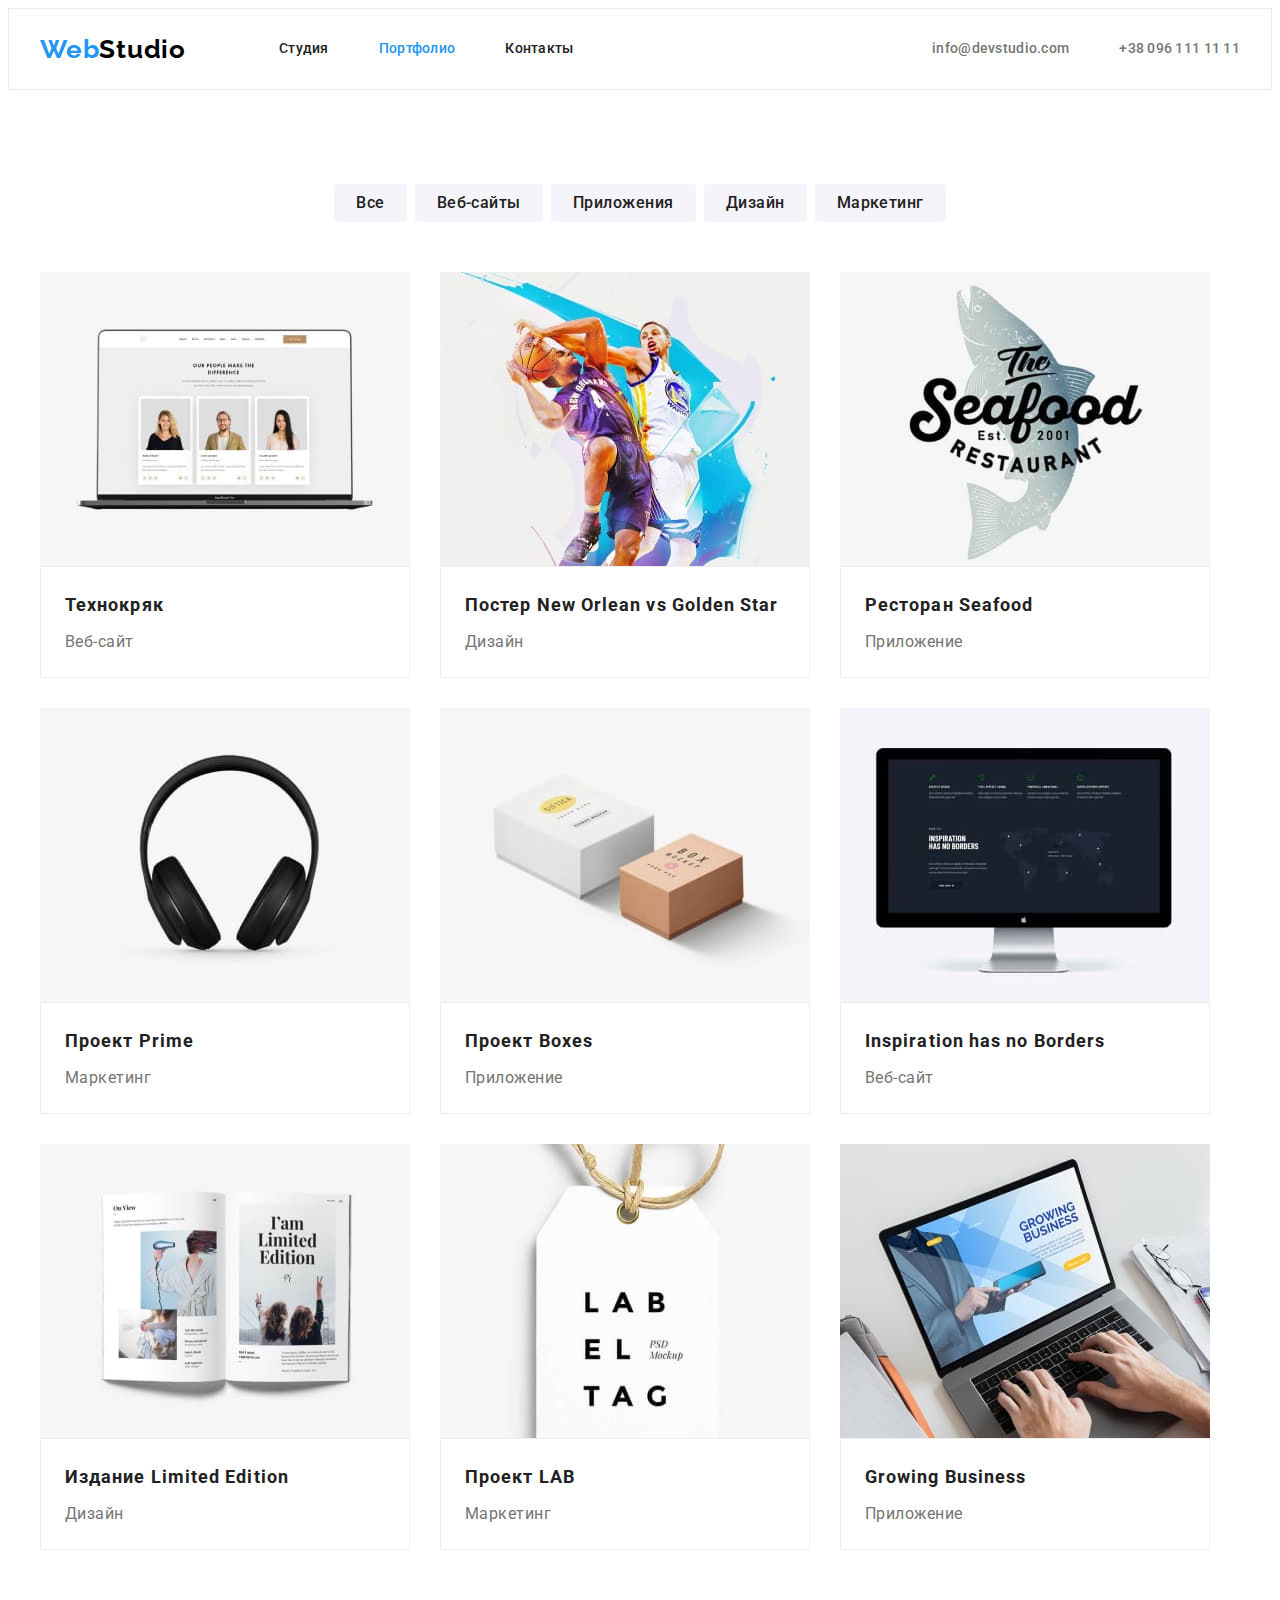
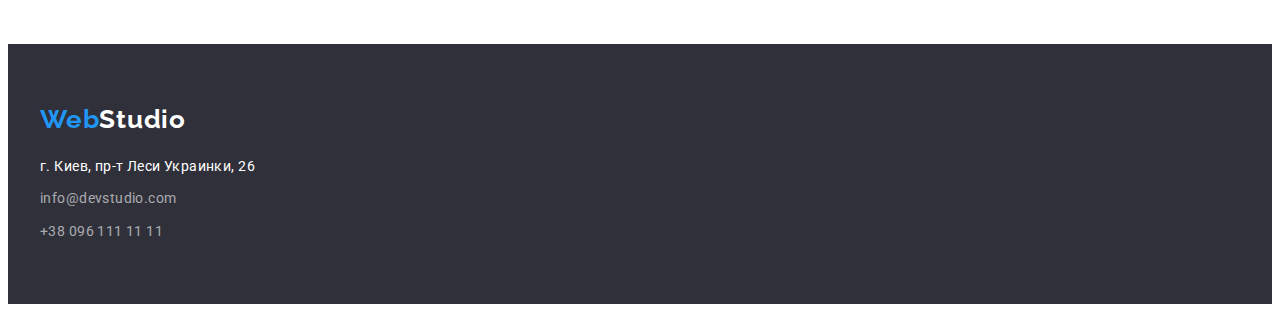
==== commit a049338b: "Додає виправлення до дз" ====
--- a/portfolio.html
+++ b/portfolio.html
@@ -22,14 +22,14 @@
             <nav class="main-nav">
                 <a href="./index.html" class="logo link" lang="en"><span class="tiny-logo">Web</span>Studio</a>
         
-                <ul class="site-nav list">
+                <ul class="site-nav">
                     <li class="site-nav-item"><a href="./index.html" class="site-nav-link link">Студия</a></li>
                     <li class="site-nav-item"><a href="./portfolio.html" class="site-nav-link link current">Портфолио</a></li>
                     <li class="site-nav-item"><a href="" class="site-nav-link link">Контакты</a></li>
                 </ul>
             </nav>
         
-            <ul class="contact-nav list">
+            <ul class="contact-nav">
                 <li class="contact-nav-item"><a href="mailto:info@devstudio.com"
                         class="contact-nav-link link">info@devstudio.com</a></li>
                 <li class="contact-nav-item"><a href="tel:+380961111111" class="contact-nav-link link">+38 096 111 11 11</a>
@@ -42,7 +42,7 @@
         <section class="section">
             <div class="container">
                 <h1 class="visually-hidden">Примеры работ</h1>
-                <ul class="list filter-list">
+                <ul class="filter-list">
                     <li class="filter-item"><button type="button" class="btn">Все</button></li>
                     <li class="filter-item"><button type="button" class="btn">Веб-сайты</button></li>
                     <li class="filter-item"><button type="button" class="btn">Приложения</button></li>
@@ -50,7 +50,7 @@
                     <li class="filter-item"><button type="button" class="btn">Маркетинг</button></li>
                 </ul>
                 
-                <ul class="works works-list list">
+                <ul class="works">
                     <li class="works-item">
                         <a href="" class="link">
                             <img src="./images/portfolio1.jpg" alt="Ноутбук с сайтом" width="370" height="294">
@@ -142,11 +142,11 @@
             <a href="./index.html" class="footer-logo logo link" lang="en"><span class="tiny-logo">Web</span>Studio</a>
     
             <address>
-                <ul class="list">
-                    <li><a href="https://goo.gl/maps/iaiCjKWvDubepMD48" class="footer-address link" target="_blank"
+                <ul>
+                    <li class="address-item"><a href="https://goo.gl/maps/iaiCjKWvDubepMD48" class="footer-address link" target="_blank"
                             rel="noopener noreferrer">г. Киев, пр-т Леси Украинки, 26</a></li>
-                    <li><a href="mailto:info@devstudio.com" class="footer-contact link">info@devstudio.com</a></li>
-                    <li><a href="tel:+380961111111" class="footer-contact link">+38 096 111 11 11</a></li>
+                    <li class="address-item"><a href="mailto:info@devstudio.com" class="footer-contact link">info@devstudio.com</a></li>
+                    <li class="address-item"><a href="tel:+380961111111" class="footer-contact link">+38 096 111 11 11</a></li>
                 </ul>
             </address>
         </div>
--- a/css/styles.css
+++ b/css/styles.css
@@ -20,18 +20,26 @@
 
 ul {
   padding-left: 0;
-}
-
-p {
+  list-style: none;
   margin-top: 0;
   margin-bottom: 0;
 }
 
+h1,
+h2,
+h3,
+p {
+  margin: 0;
+}
+
 img {
+  max-width: 100%;
   display: block;
+  height: auto;
 }
 
 .container {
+  margin: 0 auto;
   width: 1200px;
   padding-left: 15px;
   padding-right: 15px;
@@ -79,12 +87,6 @@
   color: var(--accent-color);
 }
 
-.list {
-  list-style: none;
-  margin-top: 0;
-  margin-bottom: 0;
-}
-
 .site-nav {
   display: flex;
   margin-left: 93px;
@@ -143,7 +145,6 @@
 }
 
 .hero-title {
-  margin-top: 0;
   margin-bottom: 30px;
   width: 696px;
   margin-left: auto;
@@ -182,7 +183,6 @@
 /* section */
 
 .section-title {
-  margin-top: 0;
   margin-bottom: 50px;
   color: var(--title-text-color);
   font-weight: 700;
@@ -199,7 +199,7 @@
 
 /* peculiarities */
 
-.peculiarities {
+.peculiarities-list {
   display: flex;
 }
 
@@ -213,7 +213,6 @@
 }
 
 .peculiarities-title {
-  margin-top: 0;
   margin-bottom: 10px;
   color: var(--title-text-color);
   font-weight: 700;
@@ -232,7 +231,7 @@
 /* activity */
 
 .section-activity {
-  padding-bottom: 94px;
+  padding-top: 0;
 }
 
 .activity-list,
@@ -253,15 +252,18 @@
 
 .team-item {
   background-color: var(--white-text-color);
-  padding-bottom: 30px;
   box-shadow: 0px 1px 3px rgba(0, 0, 0, 0.12), 0px 1px 1px rgba(0, 0, 0, 0.14),
     0px 2px 1px rgba(0, 0, 0, 0.2);
   border-radius: 0px 0px 4px 4px;
   width: 270px;
 }
 
+.team-desc {
+  padding-top: 30px;
+  padding-bottom: 30px;
+}
+
 .team-title {
-  margin-top: 30px;
   margin-bottom: 10px;
   color: var(--title-text-color);
   font-weight: 500;
@@ -271,7 +273,7 @@
   letter-spacing: 0.03em;
 }
 
-.team-desc {
+.team-subtitle {
   font-size: 16px;
   line-height: 1.19;
   text-align: center;
@@ -292,6 +294,10 @@
   margin-bottom: 20px;
 }
 
+.address-item:not(:last-child) {
+  margin-bottom: 9px;
+}
+
 .footer-address {
   color: var(--white-text-color);
   font-style: normal;
@@ -303,7 +309,6 @@
 
 .footer-contact {
   display: inline-block;
-  margin-top: 9px;
   color: var(--footer-text-color);
   font-style: normal;
   font-weight: 400;
@@ -351,12 +356,9 @@
 }
 
 .works {
+  display: flex;
+  flex-wrap: wrap;
   margin-top: 50px;
-}
-
-.works-list {
-  display: flex;
-  flex-wrap: wrap;
 }
 
 .works-item {
@@ -372,13 +374,14 @@
 }
 
 .works-item-desc {
+  padding-top: 20px;
+  padding-right: 24px;
   padding-bottom: 20px;
   padding-left: 24px;
   border: 1px solid var(--works-item-border-color);
 }
 
 .works-title {
-  margin-top: 20px;
   margin-bottom: 4px;
   color: var(--title-text-color);
   font-weight: 700;
